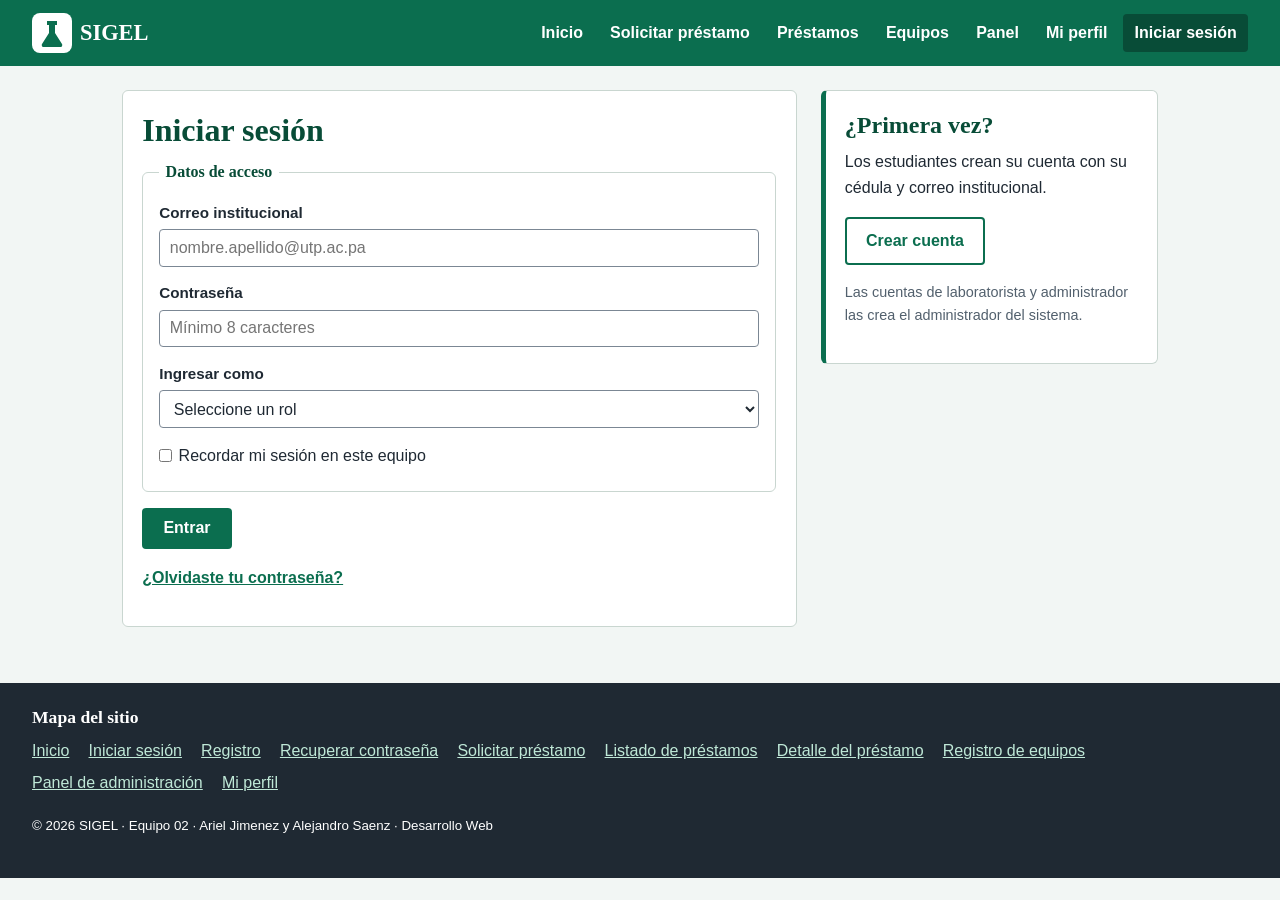
==== login.html @ e4b3e85c "Agrega formulario de inicio de sesión" ====
<!DOCTYPE html>
<html lang="es">
<head>
  <meta charset="utf-8">
  <meta name="viewport" content="width=device-width, initial-scale=1">
  <meta name="description" content="Inicio de sesión en SIGEL para estudiantes, laboratoristas y administradores del laboratorio.">
  <title>Iniciar sesión · SIGEL</title>
  <link rel="stylesheet" href="css/estilos.css">
</head>
<body>
  <header id="eq02-encabezado">
    <a href="index.html" class="eq02-marca"><img src="img/logo.svg" alt="Logotipo de SIGEL: matraz de laboratorio" width="40" height="40"> SIGEL</a>
    <nav class="eq02-menu" aria-label="Menú principal">
      <ul>
        <li><a href="index.html">Inicio</a></li>
        <li><a href="principal-formulario.html">Solicitar préstamo</a></li>
        <li><a href="principal-listado.html">Préstamos</a></li>
        <li><a href="secundaria-formulario.html">Equipos</a></li>
        <li><a href="panel.html">Panel</a></li>
        <li><a href="perfil.html">Mi perfil</a></li>
        <li><a href="login.html" class="eq02-activo" aria-current="page">Iniciar sesión</a></li>
      </ul>
    </nav>
  </header>

  <main class="eq02-principal">
    <div class="eq02-dos-columnas">
      <section class="eq02-formulario">
        <h1>Iniciar sesión</h1>
        <form action="#" method="post">
          <fieldset>
            <legend>Datos de acceso</legend>
            <div class="eq02-campo">
              <label for="correo">Correo institucional</label>
              <input type="email" id="correo" name="correo" required maxlength="100" autocomplete="email" placeholder="nombre.apellido@utp.ac.pa">
            </div>
            <div class="eq02-campo">
              <label for="contrasena">Contraseña</label>
              <input type="password" id="contrasena" name="contrasena" required minlength="8" maxlength="64" autocomplete="current-password" placeholder="Mínimo 8 caracteres">
            </div>
            <div class="eq02-campo">
              <label for="rol">Ingresar como</label>
              <select id="rol" name="rol" required>
                <option value="">Seleccione un rol</option>
                <option value="estudiante">Estudiante</option>
                <option value="laboratorista">Laboratorista</option>
                <option value="administrador">Administrador</option>
              </select>
            </div>
            <div class="eq02-opcion">
              <input type="checkbox" id="recordar" name="recordar" value="1">
              <label for="recordar">Recordar mi sesión en este equipo</label>
            </div>
          </fieldset>
          <button type="submit" class="eq02-boton">Entrar</button>
        </form>
        <p><a href="recuperar.html">¿Olvidaste tu contraseña?</a></p>
      </section>
      <aside class="eq02-aside">
        <h2>¿Primera vez?</h2>
        <p>Los estudiantes crean su cuenta con su cédula y correo institucional.</p>
        <p><a href="registro.html" class="eq02-boton eq02-boton-secundario">Crear cuenta</a></p>
        <p class="eq02-nota">Las cuentas de laboratorista y administrador las crea el administrador del sistema.</p>
      </aside>
    </div>
  </main>

  <footer id="eq02-pie" class="eq02-pie">
    <nav aria-label="Mapa del sitio">
      <h2>Mapa del sitio</h2>
      <ul class="eq02-mapa">
        <li><a href="index.html">Inicio</a></li>
        <li><a href="login.html">Iniciar sesión</a></li>
        <li><a href="registro.html">Registro</a></li>
        <li><a href="recuperar.html">Recuperar contraseña</a></li>
        <li><a href="principal-formulario.html">Solicitar préstamo</a></li>
        <li><a href="principal-listado.html">Listado de préstamos</a></li>
        <li><a href="principal-detalle.html">Detalle del préstamo</a></li>
        <li><a href="secundaria-formulario.html">Registro de equipos</a></li>
        <li><a href="panel.html">Panel de administración</a></li>
        <li><a href="perfil.html">Mi perfil</a></li>
      </ul>
    </nav>
    <p><small>&copy; 2026 SIGEL · Equipo 02 · Ariel Jimenez y Alejandro Saenz · Desarrollo Web</small></p>
  </footer>
</body>
</html>
---- css/estilos.css ----
/*
  SIGEL · Sistema de Gestión de Préstamos de Equipos del Laboratorio
  Equipo 02 · Hoja de estilo externa (prefijo eq02-)

  Guía de estilo
  - Acento:        #0B6E4F (verde laboratorio, asignado)
  - Acento oscuro: #084C37 (hover de botones y enlaces)
  - Texto:         #1F2933
  - Fondo suave:   #F2F6F4
  - Alerta:        #A4161A (préstamos vencidos)
  - Tipografías:   Georgia (títulos) y Arial (texto, etiquetas, tablas)
  - Tamaños:       h1 2rem, h2 1.5rem, h3 1.2rem, texto 1rem, etiquetas 0.95rem
  - Contraste:     #FFFFFF sobre #0B6E4F = 6.3:1; #1F2933 sobre #F2F6F4 = 13.6:1
*/

/* Selector universal */
* {
  box-sizing: border-box;
  margin: 0;
  padding: 0;
}

body {
  font-family: Arial, Helvetica, sans-serif;
  font-size: 1rem;
  line-height: 1.6;
  color: #1F2933;
  background-color: #F2F6F4;
}

/* Selector de agrupación */
h1, h2, h3 {
  font-family: Georgia, "Times New Roman", serif;
  color: #084C37;
  line-height: 1.25;
  margin-bottom: 0.6rem;
}

h1 { font-size: 2rem; }
h2 { font-size: 1.5rem; }
h3 { font-size: 1.2rem; }

p, ul, ol, dl, table, form, figure {
  margin-bottom: 1rem;
}

ul, ol {
  padding-left: 1.4rem;
}

a {
  color: #0B6E4F;
  font-weight: bold;
}

a:hover, a:focus {
  color: #084C37;
  text-decoration: none;
}

img {
  max-width: 100%;
  height: auto;
}

/* Selectores de id: encabezado y pie */
#eq02-encabezado {
  display: flex;
  flex-wrap: wrap;
  align-items: center;
  justify-content: space-between;
  gap: 1rem;
  padding: 0.8rem 2rem;
  background-color: #0B6E4F;
}

#eq02-pie {
  margin-top: 2rem;
  padding: 1.5rem 2rem;
  background-color: #1F2933;
  color: #FFFFFF;
}

.eq02-marca {
  display: flex;
  align-items: center;
  gap: 0.5rem;
  color: #FFFFFF;
  font-family: Georgia, "Times New Roman", serif;
  font-size: 1.4rem;
  text-decoration: none;
}

.eq02-marca:hover, .eq02-marca:focus {
  color: #FFFFFF;
}

.eq02-menu ul {
  display: flex;
  flex-wrap: wrap;
  gap: 0.3rem;
  list-style: none;
  padding-left: 0;
  margin-bottom: 0;
}

.eq02-menu a {
  display: block;
  padding: 0.4rem 0.7rem;
  border-radius: 4px;
  color: #FFFFFF;
  text-decoration: none;
}

.eq02-menu a:hover, .eq02-menu a:focus, .eq02-menu .eq02-activo {
  background-color: #084C37;
  color: #FFFFFF;
}

.eq02-pie h2 {
  color: #FFFFFF;
  font-size: 1.1rem;
}

.eq02-mapa {
  display: flex;
  flex-wrap: wrap;
  gap: 0.4rem 1.2rem;
  list-style: none;
  padding-left: 0;
}

.eq02-mapa a {
  color: #BFE8D7;
  font-weight: normal;
}

.eq02-mapa a:hover, .eq02-mapa a:focus {
  color: #FFFFFF;
}

/* Contenido principal */
.eq02-principal {
  max-width: 1100px;
  margin: 0 auto;
  padding: 1.5rem 2rem;
}

.eq02-dos-columnas {
  display: grid;
  grid-template-columns: 2fr 1fr;
  gap: 1.5rem;
  align-items: start;
}

.eq02-tarjetas {
  display: grid;
  grid-template-columns: repeat(3, 1fr);
  gap: 1rem;
}

.eq02-tarjeta, .eq02-aside, .eq02-formulario {
  background-color: #FFFFFF;
  border: 1px solid #C9D6D0;
  border-radius: 6px;
  padding: 1.2rem;
}

.eq02-aside {
  border-left: 5px solid #0B6E4F;
}

.eq02-portada {
  display: grid;
  grid-template-columns: 3fr 2fr;
  gap: 1.5rem;
  align-items: center;
  margin-bottom: 1.5rem;
}

.eq02-portada figcaption, figcaption {
  font-size: 0.9rem;
  color: #52606D;
}

.eq02-nota {
  font-size: 0.9rem;
  color: #52606D;
}

.eq02-alerta {
  padding: 0.8rem 1rem;
  border-left: 5px solid #A4161A;
  background-color: #FDECEC;
  color: #5C0B0E;
  margin-bottom: 1rem;
}

/* Botones */
.eq02-boton {
  display: inline-block;
  padding: 0.6rem 1.2rem;
  border: 2px solid #0B6E4F;
  border-radius: 4px;
  background-color: #0B6E4F;
  color: #FFFFFF;
  font-family: Arial, Helvetica, sans-serif;
  font-size: 1rem;
  font-weight: bold;
  text-decoration: none;
  cursor: pointer;
}

.eq02-boton:hover, .eq02-boton:focus {
  background-color: #084C37;
  border-color: #063A2A;
  color: #FFFFFF;
}

.eq02-boton-secundario {
  background-color: #FFFFFF;
  color: #0B6E4F;
}

.eq02-boton-peligro {
  background-color: #A4161A;
  border-color: #7A1013;
}

.eq02-acciones {
  display: flex;
  flex-wrap: wrap;
  gap: 0.6rem;
  margin-top: 1rem;
}

/* Formularios */
fieldset {
  border: 1px solid #C9D6D0;
  border-radius: 6px;
  padding: 1rem;
  margin-bottom: 1rem;
}

legend {
  padding: 0 0.4rem;
  font-family: Georgia, "Times New Roman", serif;
  font-weight: bold;
  color: #084C37;
}

.eq02-campo {
  display: flex;
  flex-direction: column;
  gap: 0.25rem;
  margin-bottom: 0.9rem;
}

.eq02-campo label, .eq02-etiqueta {
  font-size: 0.95rem;
  font-weight: bold;
}

input, select, textarea {
  width: 100%;
  padding: 0.55rem 0.6rem;
  border: 1px solid #7B8794;
  border-radius: 4px;
  background-color: #FFFFFF;
  color: #1F2933;
  font-family: Arial, Helvetica, sans-serif;
  font-size: 1rem;
}

input:focus, select:focus, textarea:focus {
  outline: 3px solid #9ED9C1;
  border-color: #0B6E4F;
}

input[type="checkbox"], input[type="radio"] {
  width: auto;
  margin-right: 0.4rem;
}

.eq02-opcion {
  display: flex;
  align-items: center;
  margin-bottom: 0.4rem;
}

.eq02-rejilla {
  display: grid;
  grid-template-columns: 1fr 1fr;
  gap: 0 1rem;
}

.eq02-ayuda {
  font-size: 0.85rem;
  color: #52606D;
}

.eq02-filtros {
  display: grid;
  grid-template-columns: 2fr 1fr 1fr auto;
  gap: 1rem;
  align-items: end;
}

/* Tablas */
.eq02-tabla-contenedor {
  overflow-x: auto;
}

table {
  width: 100%;
  border-collapse: collapse;
  background-color: #FFFFFF;
}

caption {
  text-align: left;
  font-weight: bold;
  padding: 0.5rem 0;
  color: #084C37;
}

th, td {
  padding: 0.6rem 0.7rem;
  border: 1px solid #C9D6D0;
  text-align: left;
}

thead th {
  background-color: #0B6E4F;
  color: #FFFFFF;
}

tbody tr:nth-child(even) {
  background-color: #F2F6F4;
}

tbody tr:hover {
  background-color: #DDEFE7;
}

tfoot td {
  font-weight: bold;
}

.eq02-estado {
  display: inline-block;
  padding: 0.1rem 0.5rem;
  border-radius: 10px;
  font-size: 0.85rem;
  font-weight: bold;
  background-color: #DDEFE7;
  color: #084C37;
}

.eq02-estado-vencido {
  background-color: #FDECEC;
  color: #A4161A;
}

/* Detalle */
.eq02-detalle dt {
  font-weight: bold;
  color: #084C37;
}

.eq02-detalle dd {
  margin: 0 0 0.6rem 0;
}

meter {
  width: 100%;
  height: 1.2rem;
}

/* Móvil */
@media (max-width: 760px) {
  #eq02-encabezado, #eq02-pie, .eq02-principal {
    padding-left: 1rem;
    padding-right: 1rem;
  }

  .eq02-dos-columnas, .eq02-tarjetas, .eq02-portada, .eq02-rejilla, .eq02-filtros {
    grid-template-columns: 1fr;
  }

  .eq02-menu ul {
    flex-direction: column;
    width: 100%;
  }

  h1 { font-size: 1.6rem; }
  h2 { font-size: 1.3rem; }
}
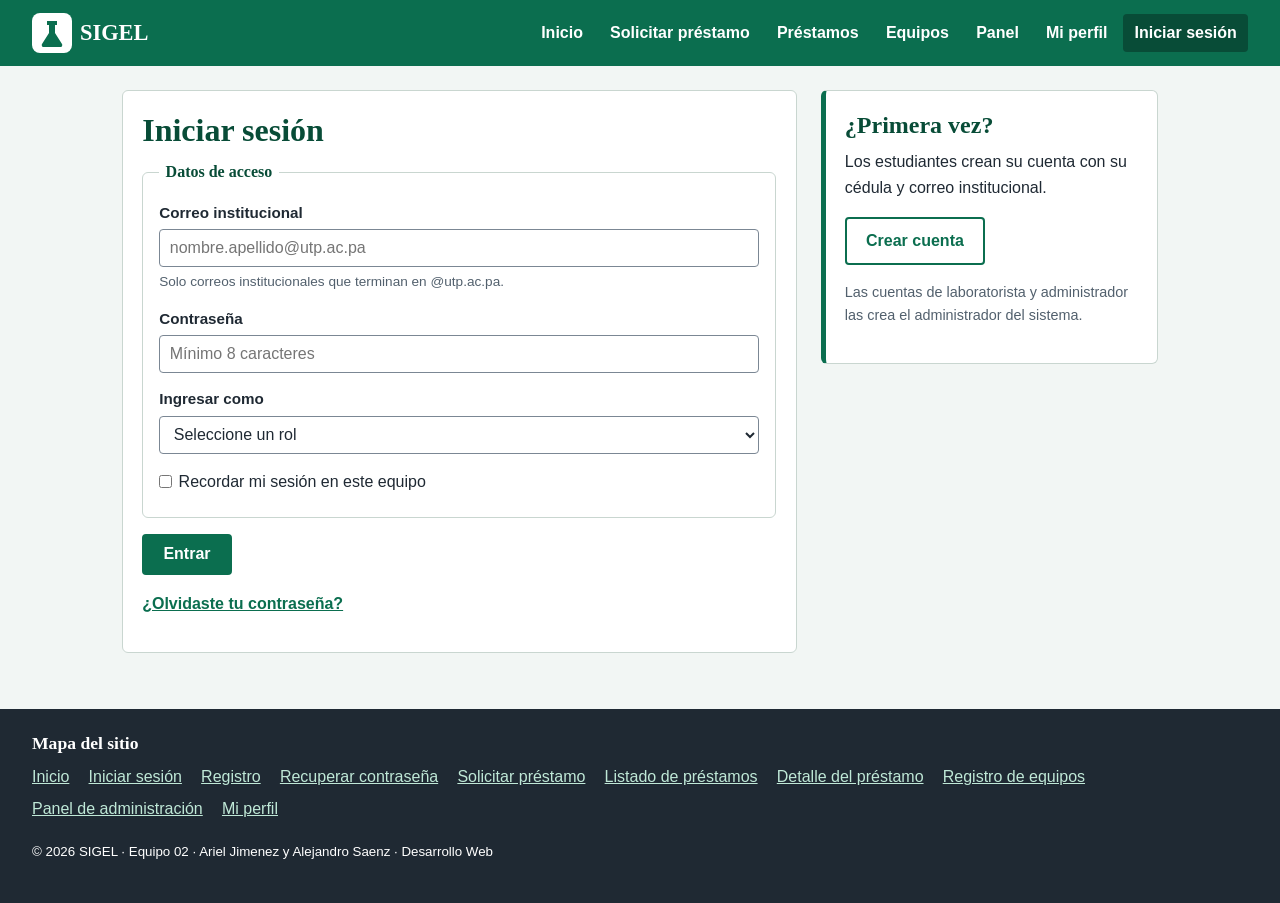
==== commit 604d875a: "Exige correo institucional @utp.ac.pa en los formularios" ====
--- a/login.html
+++ b/login.html
@@ -32,7 +32,8 @@
             <legend>Datos de acceso</legend>
             <div class="eq02-campo">
               <label for="correo">Correo institucional</label>
-              <input type="email" id="correo" name="correo" required maxlength="100" autocomplete="email" placeholder="nombre.apellido@utp.ac.pa">
+              <input type="email" id="correo" name="correo" required maxlength="100" autocomplete="email" placeholder="nombre.apellido@utp.ac.pa" pattern=".+@utp\.ac\.pa" title="Usa tu correo institucional que termina en @utp.ac.pa" aria-describedby="eq02-ayuda-correo">
+              <span class="eq02-ayuda" id="eq02-ayuda-correo">Solo correos institucionales que terminan en @utp.ac.pa.</span>
             </div>
             <div class="eq02-campo">
               <label for="contrasena">Contraseña</label>
@@ -84,4 +85,4 @@
     <p><small>&copy; 2026 SIGEL · Equipo 02 · Ariel Jimenez y Alejandro Saenz · Desarrollo Web</small></p>
   </footer>
 </body>
-</html>
+</html>
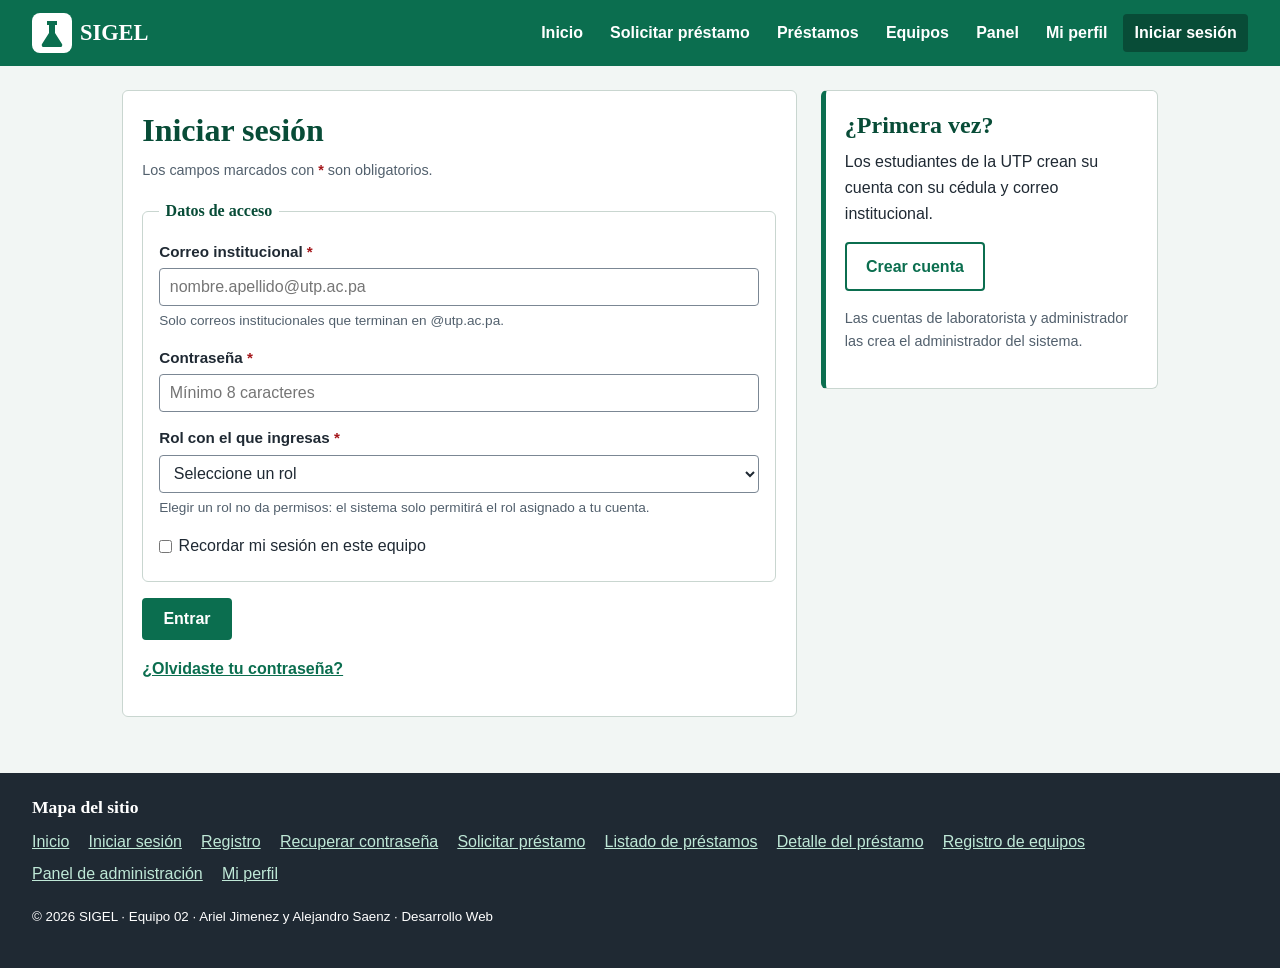
==== commit 7410907e: "Marca campos obligatorios, aclara roles y corrige el tipo de ítem" ====
--- a/login.html
+++ b/login.html
@@ -28,25 +28,27 @@
       <section class="eq02-formulario">
         <h1>Iniciar sesión</h1>
         <form action="#" method="post">
+          <p class="eq02-nota">Los campos marcados con <span class="eq02-obligatorio">*</span> son obligatorios.</p>
           <fieldset>
             <legend>Datos de acceso</legend>
             <div class="eq02-campo">
-              <label for="correo">Correo institucional</label>
+              <label for="correo">Correo institucional <span class="eq02-obligatorio" aria-hidden="true">*</span></label>
               <input type="email" id="correo" name="correo" required maxlength="100" autocomplete="email" placeholder="nombre.apellido@utp.ac.pa" pattern=".+@utp\.ac\.pa" title="Usa tu correo institucional que termina en @utp.ac.pa" aria-describedby="eq02-ayuda-correo">
               <span class="eq02-ayuda" id="eq02-ayuda-correo">Solo correos institucionales que terminan en @utp.ac.pa.</span>
             </div>
             <div class="eq02-campo">
-              <label for="contrasena">Contraseña</label>
+              <label for="contrasena">Contraseña <span class="eq02-obligatorio" aria-hidden="true">*</span></label>
               <input type="password" id="contrasena" name="contrasena" required minlength="8" maxlength="64" autocomplete="current-password" placeholder="Mínimo 8 caracteres">
             </div>
             <div class="eq02-campo">
-              <label for="rol">Ingresar como</label>
-              <select id="rol" name="rol" required>
+              <label for="rol">Rol con el que ingresas <span class="eq02-obligatorio" aria-hidden="true">*</span></label>
+              <select id="rol" name="rol" required aria-describedby="eq02-ayuda-rol">
                 <option value="">Seleccione un rol</option>
                 <option value="estudiante">Estudiante</option>
                 <option value="laboratorista">Laboratorista</option>
                 <option value="administrador">Administrador</option>
               </select>
+              <span class="eq02-ayuda" id="eq02-ayuda-rol">Elegir un rol no da permisos: el sistema solo permitirá el rol asignado a tu cuenta.</span>
             </div>
             <div class="eq02-opcion">
               <input type="checkbox" id="recordar" name="recordar" value="1">
@@ -59,7 +61,7 @@
       </section>
       <aside class="eq02-aside">
         <h2>¿Primera vez?</h2>
-        <p>Los estudiantes crean su cuenta con su cédula y correo institucional.</p>
+        <p>Los estudiantes de la UTP crean su cuenta con su cédula y correo institucional.</p>
         <p><a href="registro.html" class="eq02-boton eq02-boton-secundario">Crear cuenta</a></p>
         <p class="eq02-nota">Las cuentas de laboratorista y administrador las crea el administrador del sistema.</p>
       </aside>
@@ -85,4 +87,4 @@
     <p><small>&copy; 2026 SIGEL · Equipo 02 · Ariel Jimenez y Alejandro Saenz · Desarrollo Web</small></p>
   </footer>
 </body>
-</html>+</html>
--- a/css/estilos.css
+++ b/css/estilos.css
@@ -282,6 +282,16 @@
   margin-right: 0.4rem;
 }
 
+.eq02-obligatorio {
+  color: #A4161A;
+  font-weight: bold;
+}
+
+.eq02-grupo {
+  margin-bottom: 0.9rem;
+  padding: 0.6rem 0.8rem;
+}
+
 .eq02-opcion {
   display: flex;
   align-items: center;
@@ -357,12 +367,31 @@
   color: #084C37;
 }
 
+.eq02-estado-devuelto {
+  background-color: #E4E7EB;
+  color: #3E4C59;
+}
+
 .eq02-estado-vencido {
   background-color: #FDECEC;
   color: #A4161A;
 }
 
 /* Detalle */
+.eq02-sin-corte {
+  white-space: nowrap;
+}
+
+.eq02-prestamo {
+  margin-bottom: 1.5rem;
+  scroll-margin-top: 1rem;
+}
+
+.eq02-prestamo:target {
+  outline: 3px solid #0B6E4F;
+  outline-offset: 4px;
+}
+
 .eq02-detalle dt {
   font-weight: bold;
   color: #084C37;
